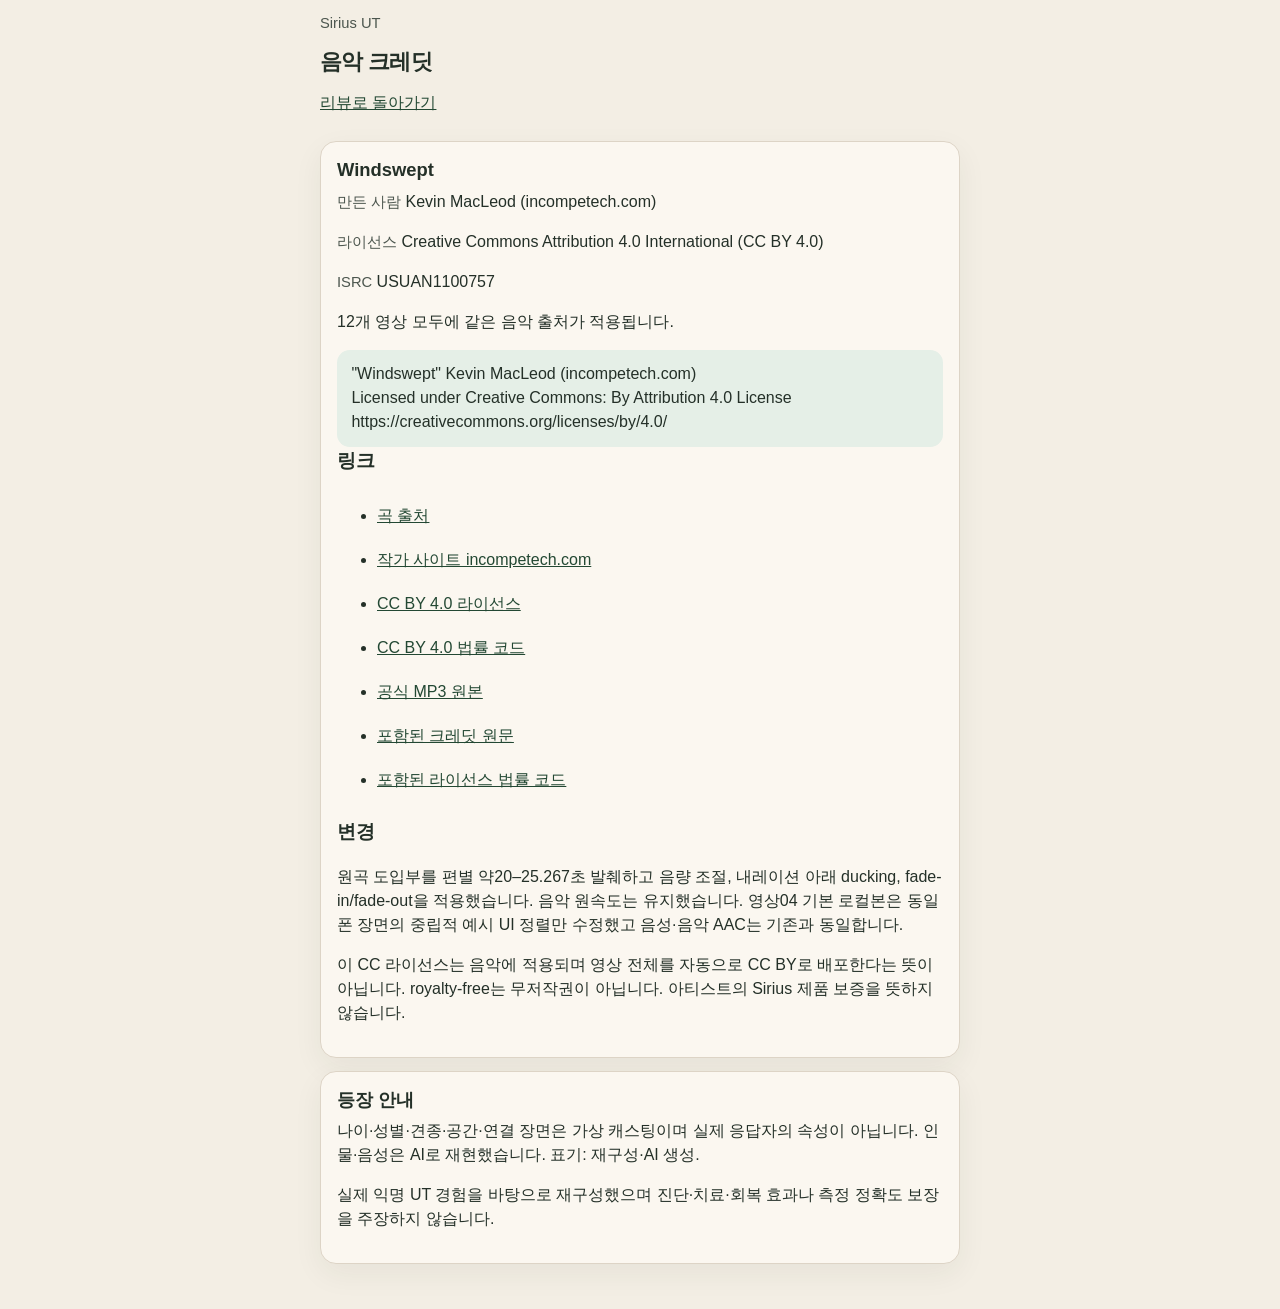
==== credits.html @ 9a5b9e8a "Add a static Korean page for reviewing the Sirius UT shorts. Play the 11 representative cuts in the " ====
<!DOCTYPE html>
<html lang="ko">
<head>
  <meta charset="utf-8">
  <meta name="viewport" content="width=device-width, initial-scale=1, viewport-fit=cover">
  <title>음악 크레딧 · 시리우스 영상 리뷰</title>
  <meta name="description" content="Windswept, Kevin MacLeod, CC BY 4.0 출처와 변경 사항.">
  <link rel="stylesheet" href="css/styles.css">
</head>
<body class="credits-page">
  <a class="skip" href="#credit-title">크레딧으로 건너뛰기</a>
  <header class="wrap top">
    <p class="eyebrow">Sirius UT</p>
    <h1 id="credit-title">음악 크레딧</h1>
    <p><a class="text-link" href="index.html">리뷰로 돌아가기</a></p>
  </header>
  <main class="credits-main">
    <article class="credit">
      <h2>Windswept</h2>
      <p><span class="credit-label">만든 사람</span> Kevin MacLeod (incompetech.com)</p>
      <p><span class="credit-label">라이선스</span> Creative Commons Attribution 4.0 International (CC BY 4.0)</p>
      <p><span class="credit-label">ISRC</span> USUAN1100757</p>
      <p>12개 영상 모두에 같은 음악 출처가 적용됩니다.</p>
      <blockquote>"Windswept" Kevin MacLeod (incompetech.com)
Licensed under Creative Commons: By Attribution 4.0 License
https://creativecommons.org/licenses/by/4.0/</blockquote>
      <h3>링크</h3>
      <ul>
        <li><a href="https://incompetech.com/music/royalty-free/index.html?isrc=USUAN1100757">곡 출처</a></li>
        <li><a href="https://incompetech.com/">작가 사이트 incompetech.com</a></li>
        <li><a href="https://creativecommons.org/licenses/by/4.0/">CC BY 4.0 라이선스</a></li>
        <li><a href="https://creativecommons.org/licenses/by/4.0/legalcode.en">CC BY 4.0 법률 코드</a></li>
        <li><a href="https://incompetech.com/music/royalty-free/mp3-royaltyfree/Windswept.mp3">공식 MP3 원본</a></li>
        <li><a href="licenses/Windswept_CREDITS.txt">포함된 크레딧 원문</a></li>
        <li><a href="licenses/CC_BY_4.0_legalcode.txt">포함된 라이선스 법률 코드</a></li>
      </ul>
      <h3>변경</h3>
      <p>원곡 도입부를 편별 약20–25.267초 발췌하고 음량 조절, 내레이션 아래 ducking, fade-in/fade-out을 적용했습니다. 음악 원속도는 유지했습니다. 영상04 기본 로컬본은 동일 폰 장면의 중립적 예시 UI 정렬만 수정했고 음성·음악 AAC는 기존과 동일합니다.</p>
      <p>이 CC 라이선스는 음악에 적용되며 영상 전체를 자동으로 CC BY로 배포한다는 뜻이 아닙니다. royalty-free는 무저작권이 아닙니다. 아티스트의 Sirius 제품 보증을 뜻하지 않습니다.</p>
    </article>
    <article class="credit">
      <h2>등장 안내</h2>
      <p>나이·성별·견종·공간·연결 장면은 가상 캐스팅이며 실제 응답자의 속성이 아닙니다. 인물·음성은 AI로 재현했습니다. 표기: 재구성·AI 생성.</p>
      <p>실제 익명 UT 경험을 바탕으로 재구성했으며 진단·치료·회복 효과나 측정 정확도 보장을 주장하지 않습니다.</p>
    </article>
  </main>
</body>
</html>
---- css/styles.css ----
:root {
  color-scheme: light;
  --cream: #f3eee4;
  --paper: #fbf7f0;
  --ink: #243028;
  --muted: #4c564e;
  --line: #ddd4c6;
  --sage: #234833;
  --sage-soft: #e5efe7;
  --amber: #6b3f12;
  --amber-soft: #f6ead7;
  --clay: #6a3330;
  --clay-soft: #f6e5e1;
  --stage: #1d2620;
  --focus: #163828;
  --shadow: 0 10px 30px rgba(36, 48, 40, 0.06);
}

* { box-sizing: border-box; }

body {
  margin: 0;
  background: var(--cream);
  color: var(--ink);
  font-family: "Apple SD Gothic Neo", "Noto Sans KR", "Malgun Gothic", sans-serif;
  font-size: 1rem;
  line-height: 1.5;
  padding:
    max(0.75rem, env(safe-area-inset-top))
    max(1rem, env(safe-area-inset-right))
    max(1.5rem, env(safe-area-inset-bottom))
    max(1rem, env(safe-area-inset-left));
}

body.credits-page {
  padding-bottom: max(2rem, env(safe-area-inset-bottom));
}

.wrap {
  width: min(100%, 40rem);
  margin: 0 auto;
}

a { color: var(--sage); }

a:hover { text-decoration-thickness: 2px; }

.skip {
  position: absolute;
  left: 0.75rem;
  top: 0.75rem;
  transform: translateY(-160%);
  background: var(--paper);
  color: var(--ink);
  padding: 0.6rem 0.9rem;
  border-radius: 0.6rem;
  z-index: 5;
}

.skip:focus { transform: none; }

h1, h2, h3, p { margin-top: 0; }

h1 {
  margin-bottom: 0.35rem;
  font-size: 1.35rem;
  line-height: 1.25;
  letter-spacing: -0.03em;
}

h2 { font-size: 1.15rem; line-height: 1.35; }

.eyebrow, .position, .cast-label, .dock-note, .credit-label {
  color: var(--muted);
  font-size: 0.92rem;
}

.notice, .banner, .panel, .credit, .stage {
  border: 1px solid var(--line);
  border-radius: 1rem;
}

.notice, .panel, .credit {
  background: var(--paper);
  box-shadow: var(--shadow);
}

.notice, .banner, .panel { padding: 0.7rem 0.85rem; }

.notice { margin-bottom: 0.65rem; font-size: 0.95rem; }

.banner {
  background: var(--clay-soft);
  color: var(--clay);
}

.toolbar {
  display: flex;
  align-items: center;
  justify-content: space-between;
  gap: 0.5rem;
  margin-bottom: 0.45rem;
}

.toolbar h2 { margin: 0; }

.scopes, .filters, .backup-actions, .nav, .credit-links {
  display: flex;
  flex-wrap: wrap;
  gap: 0.5rem;
}

.scopes { margin: 0; }

.filters { margin-bottom: 0.35rem; }

button, .file-btn, select {
  font: inherit;
  color: var(--ink);
  background: var(--paper);
  border: 1px solid var(--line);
  border-radius: 0.8rem;
  min-height: 3.25rem;
  padding: 0.65rem 0.9rem;
}

button { cursor: pointer; }

button:disabled, select:disabled {
  cursor: not-allowed;
  opacity: 0.45;
}

.chip, .scopes button { min-height: 3rem; flex: 0 0 auto; }

button[aria-pressed="true"] {
  background: var(--sage);
  border-color: var(--sage);
  color: #f7f3ea;
}

.viewer { margin-top: 1rem; }

.stage {
  width: 100%;
  max-width: 22.5rem;
  aspect-ratio: 9 / 16;
  margin: 0.25rem auto 0.6rem;
  background: var(--stage);
  position: relative;
  overflow: hidden;
}

video {
  width: 100%;
  height: 100%;
  object-fit: contain;
  background: var(--stage);
}

video:not([hidden]) { display: block; }

.stage-empty:not([hidden]),
.file-error:not([hidden]) {
  position: absolute;
  inset: 0;
  display: grid;
  place-items: center;
  margin: 0;
  padding: 1.25rem;
  text-align: center;
  color: #f4efe4;
}

.file-error {
  background: rgba(29, 38, 32, 0.88);
  align-content: end;
  padding-bottom: 4.5rem;
}

.badges { display: flex; flex-wrap: wrap; gap: 0.4rem; }

.badge {
  background: var(--sage-soft);
  color: var(--sage);
  border-radius: 999px;
  padding: 0.2rem 0.65rem;
  font-size: 0.92rem;
}

.cast-label { margin-bottom: 0.15rem; }

#cast-note, #experience { margin-bottom: 0.7rem; }

#experience { color: var(--ink); }

#variant-jump { width: 100%; margin-bottom: 0.9rem; }

label { display: block; font-weight: 650; margin-bottom: 0.35rem; }

textarea, select { width: 100%; }

textarea {
  min-height: 6.5rem;
  padding: 0.8rem 0.9rem;
  border-radius: 0.8rem;
  border: 1px solid var(--line);
  background: var(--paper);
  color: var(--ink);
  resize: vertical;
  margin-bottom: 1rem;
}

.backup { margin: 1.25rem 0 1.5rem; }

.file-btn {
  display: inline-flex;
  align-items: center;
  justify-content: center;
}

.file-btn input {
  position: absolute;
  width: 1px;
  height: 1px;
  overflow: hidden;
  clip: rect(0 0 0 0);
}

#backup-message { min-height: 1.4rem; margin: 0.7rem 0 0; }

#backup-message.is-error { color: var(--clay); }

.dock {
  position: static;
  margin: 0 0 1rem;
  padding: 0.75rem;
  background: var(--paper);
  border: 1px solid var(--line);
  border-radius: 1rem;
}

.ratings, .nav { display: grid; gap: 0.5rem; }

.nav { grid-template-columns: 1fr 1fr; margin-top: 0.5rem; }

.rate-good[aria-pressed="true"] { background: var(--sage); border-color: var(--sage); color: #f7f3ea; }
.rate-revise[aria-pressed="true"] { background: var(--amber); border-color: var(--amber); color: #f7f3ea; }
.rate-exclude[aria-pressed="true"] { background: var(--clay); border-color: var(--clay); color: #f7f3ea; }

.dock-note { margin: 0.45rem 0 0; }

.colophon, .credits-main { width: min(100%, 40rem); margin: 0 auto; }

.colophon { padding-bottom: 0.5rem; }

.credit-required {
  white-space: pre-line;
  background: var(--paper);
  border: 1px solid var(--line);
  border-radius: 1rem;
  padding: 0.9rem 1rem;
}

.credit-links { padding: 0; margin: 0 0 0.8rem; list-style: none; }

.credit-links a, .text-link, .credits-main a {
  display: inline-flex;
  align-items: center;
  min-height: 2.75rem;
}

.credit {
  padding: 1rem;
  margin-bottom: 0.8rem;
}

.credit h2 { margin-bottom: 0.4rem; }

blockquote {
  margin: 0.8rem 0 0;
  white-space: pre-line;
  background: var(--sage-soft);
  border-radius: 0.8rem;
  padding: 0.8rem 0.9rem;
}

:focus-visible {
  outline: 3px solid var(--focus);
  outline-offset: 2px;
}

.visually-hidden {
  position: absolute;
  width: 1px;
  height: 1px;
  padding: 0;
  margin: -1px;
  overflow: hidden;
  clip: rect(0 0 0 0);
  white-space: nowrap;
  border: 0;
}

.ratings { grid-template-columns: repeat(3, minmax(0, 1fr)); }

@media (max-width: 379px) {
  h1 { font-size: 1.2rem; }
  .toolbar { flex-wrap: wrap; }
  .scopes { width: 100%; display: grid; grid-template-columns: 1fr 1fr; }
}

@media (prefers-reduced-motion: reduce) {
  * { scroll-behavior: auto !important; }
}
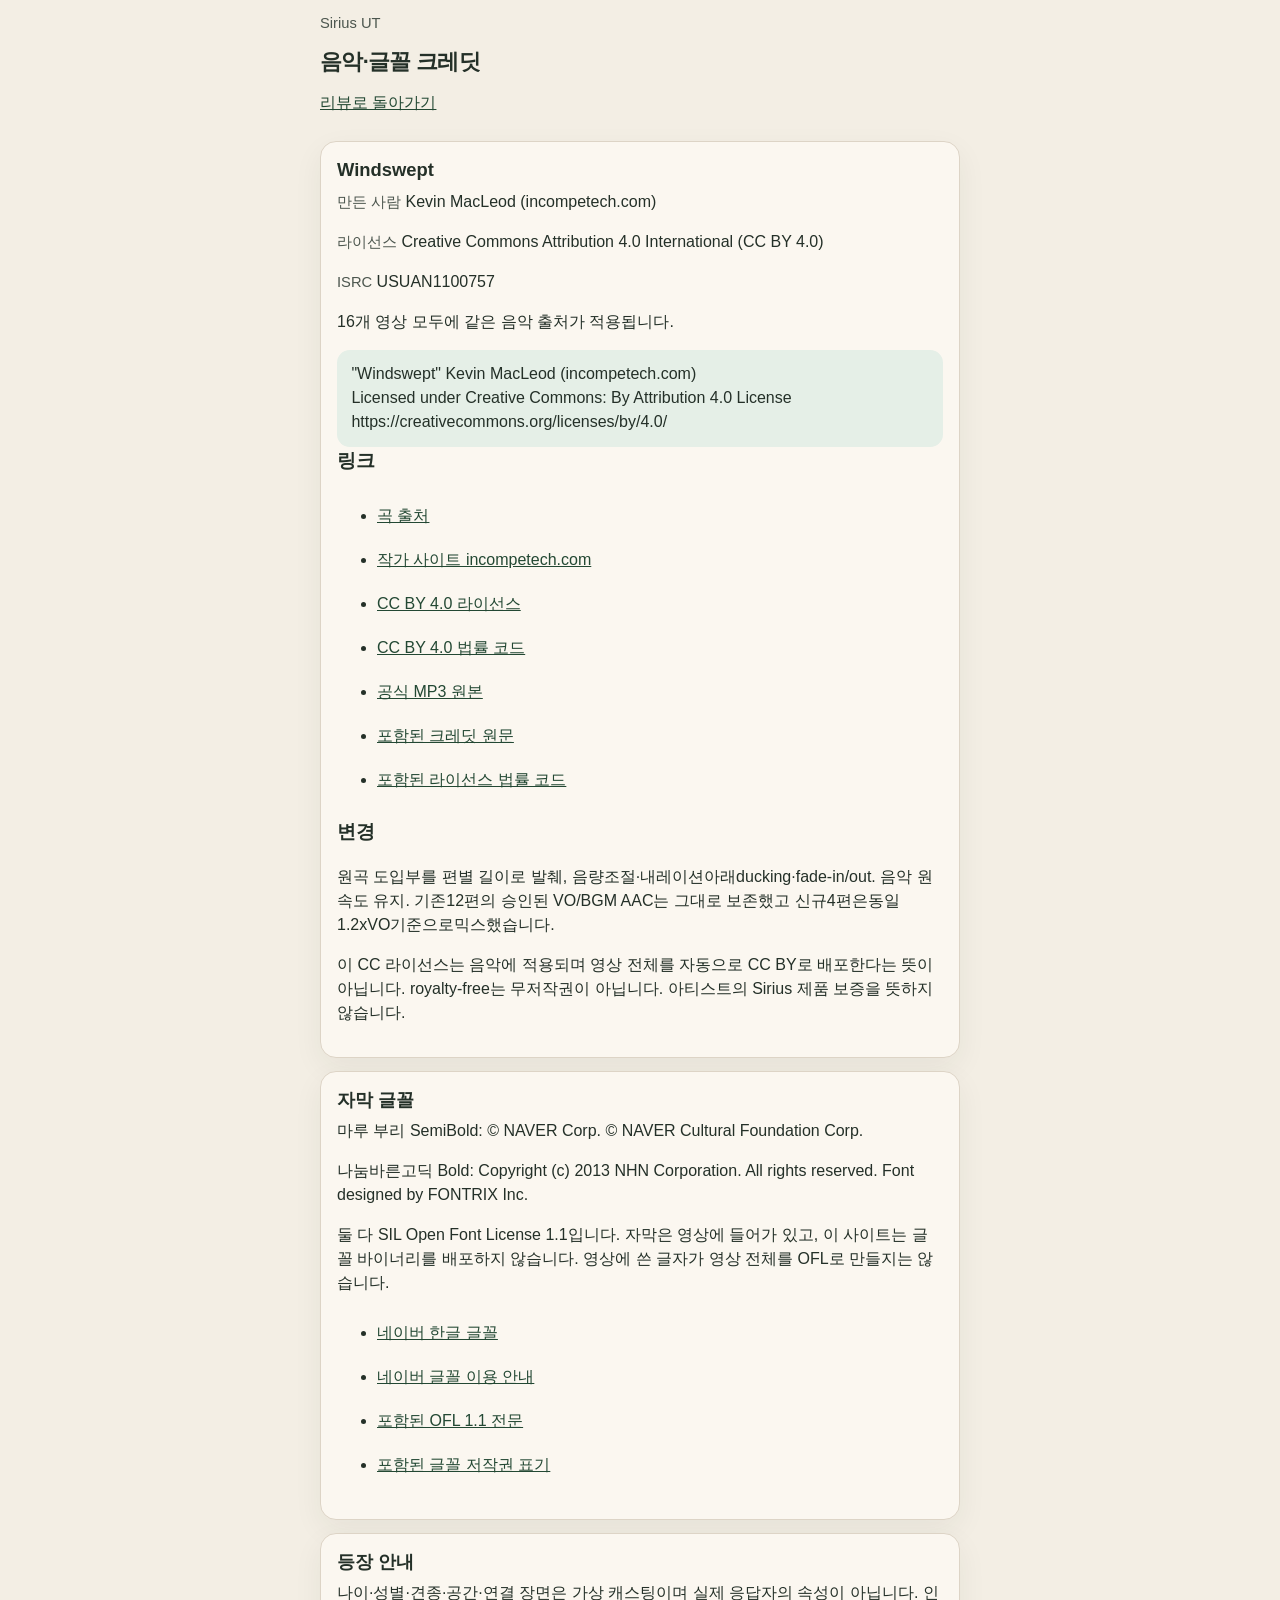
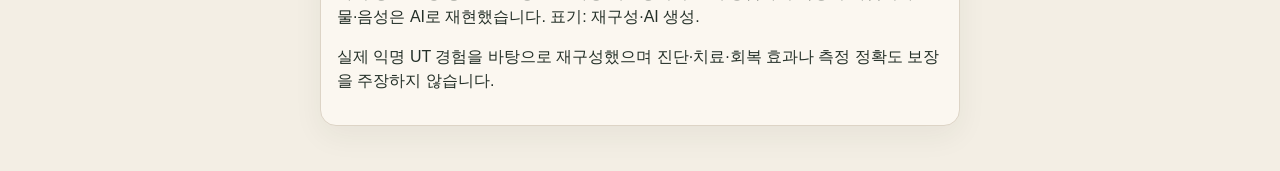
==== commit 7bf547d4: "Refresh the review list with 15 exhibition cuts and the sunlight variant. New versions stay unrated." ====
--- a/credits.html
+++ b/credits.html
@@ -11,7 +11,7 @@
   <a class="skip" href="#credit-title">크레딧으로 건너뛰기</a>
   <header class="wrap top">
     <p class="eyebrow">Sirius UT</p>
-    <h1 id="credit-title">음악 크레딧</h1>
+    <h1 id="credit-title">음악·글꼴 크레딧</h1>
     <p><a class="text-link" href="index.html">리뷰로 돌아가기</a></p>
   </header>
   <main class="credits-main">
@@ -20,7 +20,7 @@
       <p><span class="credit-label">만든 사람</span> Kevin MacLeod (incompetech.com)</p>
       <p><span class="credit-label">라이선스</span> Creative Commons Attribution 4.0 International (CC BY 4.0)</p>
       <p><span class="credit-label">ISRC</span> USUAN1100757</p>
-      <p>12개 영상 모두에 같은 음악 출처가 적용됩니다.</p>
+      <p>16개 영상 모두에 같은 음악 출처가 적용됩니다.</p>
       <blockquote>"Windswept" Kevin MacLeod (incompetech.com)
 Licensed under Creative Commons: By Attribution 4.0 License
 https://creativecommons.org/licenses/by/4.0/</blockquote>
@@ -35,8 +35,20 @@
         <li><a href="licenses/CC_BY_4.0_legalcode.txt">포함된 라이선스 법률 코드</a></li>
       </ul>
       <h3>변경</h3>
-      <p>원곡 도입부를 편별 약20–25.267초 발췌하고 음량 조절, 내레이션 아래 ducking, fade-in/fade-out을 적용했습니다. 음악 원속도는 유지했습니다. 영상04 기본 로컬본은 동일 폰 장면의 중립적 예시 UI 정렬만 수정했고 음성·음악 AAC는 기존과 동일합니다.</p>
+      <p>원곡 도입부를 편별 길이로 발췌, 음량조절·내레이션아래ducking·fade-in/out. 음악 원속도 유지. 기존12편의 승인된 VO/BGM AAC는 그대로 보존했고 신규4편은동일1.2xVO기준으로믹스했습니다.</p>
       <p>이 CC 라이선스는 음악에 적용되며 영상 전체를 자동으로 CC BY로 배포한다는 뜻이 아닙니다. royalty-free는 무저작권이 아닙니다. 아티스트의 Sirius 제품 보증을 뜻하지 않습니다.</p>
+    </article>
+    <article class="credit">
+      <h2>자막 글꼴</h2>
+      <p>마루 부리 SemiBold: © NAVER Corp. © NAVER Cultural Foundation Corp.</p>
+      <p>나눔바른고딕 Bold: Copyright (c) 2013 NHN Corporation. All rights reserved. Font designed by FONTRIX Inc.</p>
+      <p>둘 다 SIL Open Font License 1.1입니다. 자막은 영상에 들어가 있고, 이 사이트는 글꼴 바이너리를 배포하지 않습니다. 영상에 쓴 글자가 영상 전체를 OFL로 만들지는 않습니다.</p>
+      <ul>
+        <li><a href="https://hangeul.naver.com/font">네이버 한글 글꼴</a></li>
+        <li><a href="https://help.naver.com/support/contents/contents.help?serviceNo=1074&amp;categoryNo=3497">네이버 글꼴 이용 안내</a></li>
+        <li><a href="licenses/Naver_Fonts_OFL1.1_full.txt">포함된 OFL 1.1 전문</a></li>
+        <li><a href="licenses/Naver_Fonts_COPYRIGHT.txt">포함된 글꼴 저작권 표기</a></li>
+      </ul>
     </article>
     <article class="credit">
       <h2>등장 안내</h2>
--- a/css/styles.css
+++ b/css/styles.css
@@ -194,7 +194,7 @@
 
 #experience { color: var(--ink); }
 
-#variant-jump { width: 100%; margin-bottom: 0.9rem; }
+#variant-jump, #archive-jump { width: 100%; margin-bottom: 0.9rem; }
 
 label { display: block; font-weight: 650; margin-bottom: 0.35rem; }
 
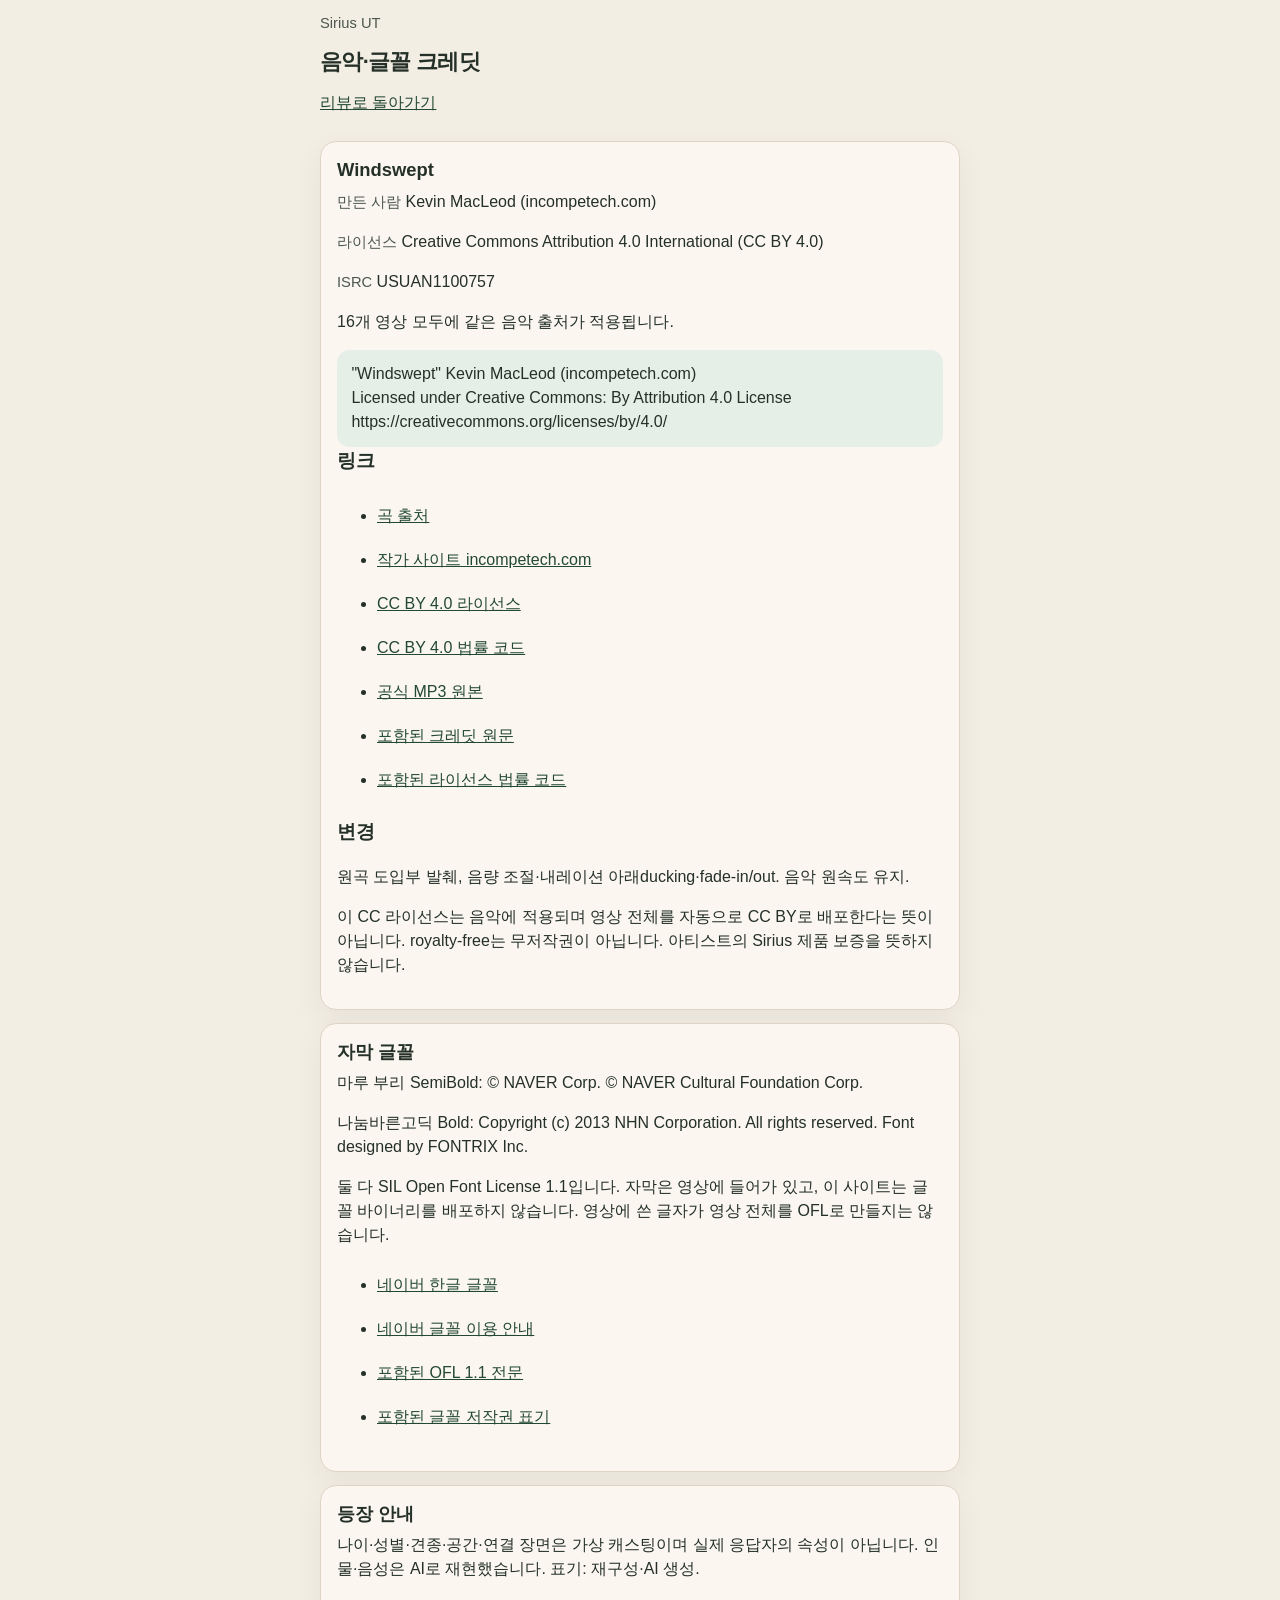
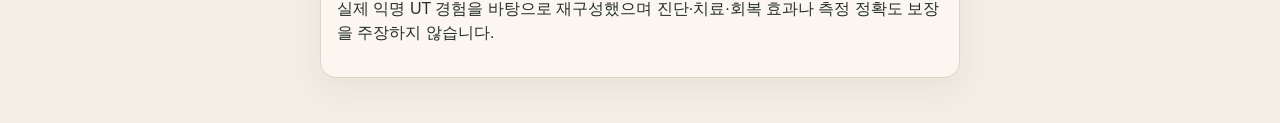
==== commit 831b46e1: "Point the review list at the clean_v3 cuts. The 15 representative shorts and the sunlight variant st" ====
--- a/credits.html
+++ b/credits.html
@@ -35,7 +35,7 @@
         <li><a href="licenses/CC_BY_4.0_legalcode.txt">포함된 라이선스 법률 코드</a></li>
       </ul>
       <h3>변경</h3>
-      <p>원곡 도입부를 편별 길이로 발췌, 음량조절·내레이션아래ducking·fade-in/out. 음악 원속도 유지. 기존12편의 승인된 VO/BGM AAC는 그대로 보존했고 신규4편은동일1.2xVO기준으로믹스했습니다.</p>
+      <p>원곡 도입부 발췌, 음량 조절·내레이션 아래ducking·fade-in/out. 음악 원속도 유지.</p>
       <p>이 CC 라이선스는 음악에 적용되며 영상 전체를 자동으로 CC BY로 배포한다는 뜻이 아닙니다. royalty-free는 무저작권이 아닙니다. 아티스트의 Sirius 제품 보증을 뜻하지 않습니다.</p>
     </article>
     <article class="credit">
--- a/css/styles.css
+++ b/css/styles.css
@@ -194,7 +194,7 @@
 
 #experience { color: var(--ink); }
 
-#variant-jump, #archive-jump { width: 100%; margin-bottom: 0.9rem; }
+#variant-jump, #cut { width: 100%; margin-bottom: 0.9rem; }
 
 label { display: block; font-weight: 650; margin-bottom: 0.35rem; }
 
